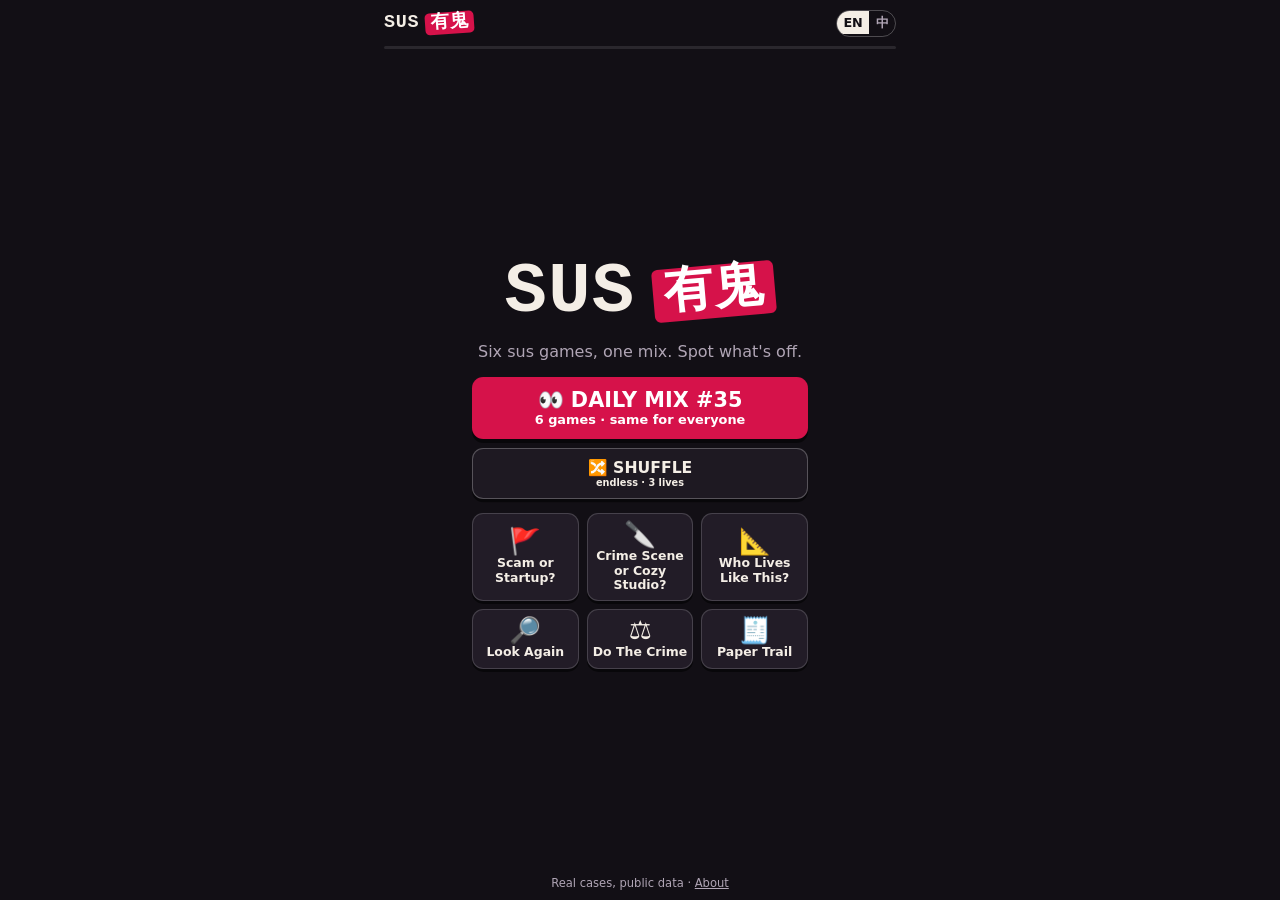
==== index.html @ 256f85ab "Sus 有鬼: hub with 6 games" ====
<!doctype html>
<html lang="en"><head>
<meta charset="utf-8"><meta name="viewport" content="width=device-width,initial-scale=1,viewport-fit=cover">
<title>Sus 有鬼 👀</title>
<meta name="description" content="Six sus little games in one. A new Daily Mix every midnight (Taipei). Scams, crime scenes, floor plans, FBI files, sentences and insurance cases.">
<meta name="theme-color" content="#120f15">
<link rel="icon" href="data:image/svg+xml,%3Csvg xmlns='http://www.w3.org/2000/svg' viewBox='0 0 32 32'%3E%3Crect width='32' height='32' rx='7' fill='%23ff3d6e'/%3E%3Cellipse cx='11' cy='15' rx='5' ry='4' fill='%23fff'/%3E%3Cellipse cx='21' cy='15' rx='5' ry='4' fill='%23fff'/%3E%3Ccircle cx='13' cy='15.5' r='2.2' fill='%23120f15'/%3E%3Ccircle cx='23' cy='15.5' r='2.2' fill='%23120f15'/%3E%3C/svg%3E">
<meta property="og:type" content="website"><meta property="og:url" content="https://liyun-li.github.io/sus/">
<meta property="og:title" content="Sus 有鬼 👀"><meta property="og:description" content="Six sus games, one Daily Mix. Can you spot what's off?">
<meta property="og:image" content="https://liyun-li.github.io/sus/og.png"><meta property="og:image:width" content="1200"><meta property="og:image:height" content="630"><meta property="og:image:alt" content="Sus 有鬼: six suspicious games in one.">
<meta name="twitter:card" content="summary_large_image"><meta name="twitter:image" content="https://liyun-li.github.io/sus/og.png">
<link rel="stylesheet" href="core/hub.css?v=2611022323">
</head><body>
<main class="app">
<header class="top">
 <h1 class="h1"><button class="logo" id="logo" type="button" aria-label="Sus 有鬼 home"><span>SUS</span><b>有鬼</b></button></h1>
 <span class="pill" id="hud" aria-live="polite"></span>
 <button class="lang" id="langBtn" type="button" aria-label="EN 中 · Language / 語言"><span id="lEn" lang="en">EN</span><span id="lZh" lang="zh-Hant">中</span></button>
</header>
<div class="bar" aria-hidden="true"><div id="prog"></div></div>

<section class="screen on" id="home" aria-labelledby="bigT">
 <h2 class="big" id="bigT"><span>SUS</span><b>有鬼</b></h2>
 <p class="sub" id="tag"></p>
 <div class="modes">
  <button class="cta" id="dailyBtn" type="button"></button>
  <button class="ghost" id="shuffleBtn" type="button"></button>
 </div>
 <div class="tiles" id="tiles" role="group" aria-labelledby="tilesL"></div>
 <p class="hsr" id="tilesL"></p>
 <p class="note" id="note"></p>
</section>

<section class="screen" id="play" aria-labelledby="rgame">
 <div class="rhead"><span id="rgame"></span><span class="tier" id="rtier"></span></div>
 <div class="stage" id="stage"></div>
 <button class="hnext" id="hnext" type="button" hidden></button>
 <p class="hsr" id="live" aria-live="polite"></p>
</section>

<section class="screen" id="end" aria-labelledby="score">
 <div class="score" id="score"></div>
 <div class="rank" id="rank"></div>
 <div class="grid" id="grid" aria-hidden="true"></div>
 <ul class="stats" id="stats"></ul>
 <div class="streak" id="streak"></div>
 <div class="row"><button class="cta" id="shareBtn" type="button"></button><button class="ghost" id="againBtn" type="button"></button></div>
 <div class="toast" id="toast" role="status"></div>
</section>
<p class="foot" id="foot"><span id="footT"></span> · <a href="about.html" id="aboutL"></a></p>
</main>
<script type="module" src="core/app.js?v=2611022323"></script>
</body></html>
---- core/hub.css ----
:root{--bg:#120f15;--bg2:#1e1922;--fg:#f4eee6;--muted:#b0a5b5;--accent:#d6124a;--accent2:#ffd23f;--card:#221c27;--radius:.7rem;--ok:#2fbf71;--bad:#ff4d4d;
--sans:system-ui,-apple-system,"Segoe UI",Roboto,"PingFang TC","Noto Sans TC","Noto Sans CJK TC","Microsoft JhengHei",sans-serif;
--mono:ui-monospace,"SF Mono",Menlo,Consolas,"Courier New","PingFang TC","Noto Sans TC","Noto Sans CJK TC",monospace}
*{box-sizing:border-box;margin:0;padding:0;-webkit-tap-highlight-color:transparent}
html,body{height:100%;overflow:hidden}
body{background:var(--bg);color:var(--fg);font-family:var(--sans);display:flex;justify-content:center}
[hidden]{display:none!important}
.hsr{position:absolute;width:1px;height:1px;overflow:hidden;clip:rect(0 0 0 0);white-space:nowrap}
button{font:inherit;cursor:pointer;color:inherit;touch-action:manipulation}
a{color:#9fd0ff}
:focus-visible{outline:3px solid var(--accent2);outline-offset:2px}
.app{width:100%;max-width:34rem;min-width:0;height:100vh;height:100dvh;display:flex;flex-direction:column;
 gap:clamp(.3rem,1.1dvh,.6rem);padding:calc(clamp(.3rem,1.1dvh,.75rem) + env(safe-area-inset-top)) calc(clamp(.45rem,3.2vw,1rem) + env(safe-area-inset-right)) calc(clamp(.3rem,1.1dvh,.75rem) + env(safe-area-inset-bottom)) calc(clamp(.45rem,3.2vw,1rem) + env(safe-area-inset-left))}
.app>.top{display:flex;align-items:center;gap:.4rem;min-width:0;flex:none}
.top .h1{flex:none;min-width:0;margin:0 auto 0 0;font:inherit;display:flex}
.top .logo{flex:none;font:900 clamp(.78rem,4vw,1.15rem)/1.1 var(--mono);letter-spacing:.04em;white-space:nowrap;background:none;border:0;color:var(--fg);display:flex;align-items:center;gap:.3em}
.top .logo b{color:#fff;background:var(--accent);padding:.05em .3em;border-radius:.25em;transform:rotate(-4deg);display:inline-block}
.top .pill{flex:0 1 auto;min-width:0;white-space:nowrap;overflow:hidden;text-overflow:ellipsis;font:800 clamp(.56rem,2.7vw,.85rem) var(--mono);border:1px solid #ffffff40;border-radius:999px;padding:.25em .5em}
.top .pill:empty{display:none}.top .pill.pop{animation:hpop .35s}
.top .lang{flex:none;display:flex;border:1px solid #ffffff40;border-radius:999px;background:none;overflow:hidden;font:800 clamp(.62rem,3vw,.8rem) var(--sans);color:var(--muted);padding:0}
.top .lang span{padding:.3em .5em}.top .lang span.on{background:var(--fg);color:var(--bg)}
.app>.bar{height:3px;background:#ffffff1a;border-radius:2px;overflow:hidden;flex:none}.app>.bar>div{height:100%;width:0;background:var(--accent);transition:width .3s}
.app>.screen{display:none;flex-direction:column;align-items:center;justify-content:center;text-align:center;gap:clamp(.3rem,1.6dvh,.9rem);flex:1 1 0;min-height:0;overflow:hidden}
.app>.screen.on{display:flex}
/* home */
#home .big{font:900 clamp(2rem,min(15vw,9dvh),4.4rem)/1 var(--mono);letter-spacing:.02em;display:flex;align-items:center;gap:.25em}
#home .big b{color:#fff;background:var(--accent);padding:.04em .22em;border-radius:.12em;transform:rotate(-5deg);font-size:.7em;display:inline-block}
#home .sub{color:var(--muted);font-size:clamp(.72rem,min(3.9vw,2.4dvh),1rem);max-width:24rem;line-height:1.35}
#home .modes{display:flex;flex-direction:column;gap:clamp(.3rem,1.2dvh,.55rem);width:min(100%,21rem);flex:none}
#home .cta,#end .cta{background:var(--accent);color:#fff;border:0;border-radius:var(--radius);font-weight:900;font-size:clamp(.92rem,min(5.2vw,3.2dvh),1.3rem);padding:clamp(.35rem,1.3dvh,.75rem) 1rem;box-shadow:0 .25rem 0 #0008;line-height:1.15}
#home .cta small,#home .ghost small,#end .cta small,#end .ghost small{display:block;font-weight:700;font-size:.62em}
#home .ghost,#end .ghost{background:var(--bg2);border:1px solid #ffffff40;border-radius:var(--radius);padding:clamp(.3rem,1.1dvh,.6rem) .9rem;font-weight:800;font-size:clamp(.78rem,min(4vw,2.6dvh),.98rem);line-height:1.15;box-shadow:0 .2rem 0 #0008}
#home .cta:active,#home .ghost:active,#end .cta:active,#end .ghost:active,#home .tile:active,#hnext:active{transform:translateY(2px) scale(.98);box-shadow:0 .08rem 0 #0008}
#home .tiles{display:grid;grid-template-columns:repeat(3,minmax(0,1fr));gap:clamp(.25rem,1dvh,.5rem);width:min(100%,21rem);flex:0 1 auto;min-height:0}
#home .tile{min-width:0;min-height:0;background:var(--card);border:1px solid #ffffff2a;border-radius:var(--radius);padding:clamp(.2rem,.9dvh,.5rem) .2rem;display:flex;flex-direction:column;align-items:center;justify-content:center;gap:.1em;box-shadow:0 .18rem 0 #0008;overflow:hidden}
#home .tile .ic{font-size:clamp(1rem,min(6vw,3.6dvh),1.6rem);line-height:1}
#home .tile .nm{font:800 clamp(.56rem,min(2.9vw,1.8dvh),.78rem)/1.15 var(--sans);overflow-wrap:anywhere;max-width:100%}
#home .tile[aria-disabled=true]{opacity:.38}
#home .links{display:flex;gap:.9rem;flex-wrap:wrap;justify-content:center;font-size:clamp(.6rem,min(3vw,1.9dvh),.8rem)}
#home .links a{color:var(--muted)}
#home .note{font-size:clamp(.58rem,min(2.9vw,1.8dvh),.76rem);color:var(--muted);max-width:26rem;line-height:1.3}#home .note:empty{display:none}
/* play */
#play{display:none;flex-direction:column;align-items:stretch;text-align:initial;gap:clamp(.25rem,.9dvh,.5rem);flex:1 1 0;min-height:0}
#play.on{display:flex}
#play>.rhead{flex:none;display:flex;align-items:center;justify-content:space-between;gap:.5rem;min-width:0;font:800 clamp(.58rem,min(3vw,1.9dvh),.8rem) var(--mono);color:var(--muted);letter-spacing:.06em}
#play>.rhead>span{min-width:0;overflow:hidden;text-overflow:ellipsis;white-space:nowrap}
#play .tier{flex:none;letter-spacing:0}
#play>.stage{flex:1 1 0;min-height:0;min-width:0;display:flex;flex-direction:column;overflow:hidden;position:relative}
#play>.stage>.mroot{flex:1 1 0;min-height:0;min-width:0;display:flex;flex-direction:column;overflow:hidden}
#hnext{flex:none;background:var(--fg);color:var(--bg);border:0;border-radius:var(--radius);font:900 clamp(.86rem,min(4.8vw,3dvh),1.15rem) var(--mono);padding:clamp(.35rem,1.2dvh,.65rem) 1rem;box-shadow:0 .2rem 0 #0008}
#play .hub-wait{flex:1;display:flex;flex-direction:column;align-items:center;justify-content:center;gap:.6rem;font:800 clamp(.8rem,3.6vw,1rem) var(--mono);color:var(--muted)}
#play .hub-spin{width:1.6rem;height:1.6rem;border-radius:50%;border:.22rem solid #ffffff22;border-top-color:var(--accent);animation:hspin .8s linear infinite}
/* end */
#end .score{font:900 clamp(2rem,min(13vw,8dvh),3.8rem)/1 var(--mono)}
#end .score small{font-size:.4em;color:var(--muted)}
#end .rank{font:900 clamp(.9rem,min(5vw,3dvh),1.3rem) var(--mono);color:var(--accent2)}
#end .grid{font-size:clamp(.9rem,min(5vw,3.2dvh),1.4rem);line-height:1.25;letter-spacing:.08em;white-space:pre;flex:none}
#end .stats{list-style:none;display:flex;flex-direction:column;gap:clamp(.12rem,.6dvh,.3rem);width:min(100%,22rem);flex:0 1 auto;min-height:0;overflow:hidden}
#end .stats li{background:var(--card);border-radius:.45rem;padding:clamp(.15rem,.6dvh,.35rem) .6rem;font:600 clamp(.64rem,min(3.4vw,2.1dvh),.88rem)/1.3 var(--sans);text-align:left;display:flex;gap:.5em;min-width:0}
#end .stats li b{flex:none}#end .stats li span{min-width:0;overflow-wrap:anywhere}
#end .streak{font:800 clamp(.66rem,min(3.4vw,2.1dvh),.88rem) var(--mono);color:var(--accent2)}#end .streak:empty{display:none}
#end .row{display:flex;gap:.5rem;width:min(100%,21rem);flex:none}#end .row>*{flex:1 1 0;min-width:0}
#end .toast{font:800 .8rem var(--mono);color:var(--ok);min-height:1em}#end .toast:empty{display:none}
.app>.foot{flex:none;text-align:center;font-size:clamp(.56rem,min(2.8vw,1.7dvh),.72rem);color:var(--muted)}
.app>.foot a{color:var(--muted)}
#play.on~.foot{display:none}
@keyframes hpop{50%{transform:scale(1.15)}}
@keyframes hspin{to{transform:rotate(1turn)}}
@media (prefers-reduced-motion:reduce){.app>.top *,#home *,#end *{animation:none!important;transition:none!important}}
@media (orientation:landscape) and (max-height:500px){
 #home{display:none;flex-direction:row;flex-wrap:wrap;align-content:center}#home.on{display:flex}
 #home #home .big{font-size:clamp(1.4rem,9dvh,2.6rem)}#home #home .sub{display:none}
 #home #home .tiles{grid-template-columns:repeat(6,minmax(0,1fr));width:min(100%,34rem)}
 #home #home .modes{flex-direction:row;width:min(100%,34rem)}#home .modes>*{flex:1 1 0;min-width:0}
 #end #end .stats{display:none}}
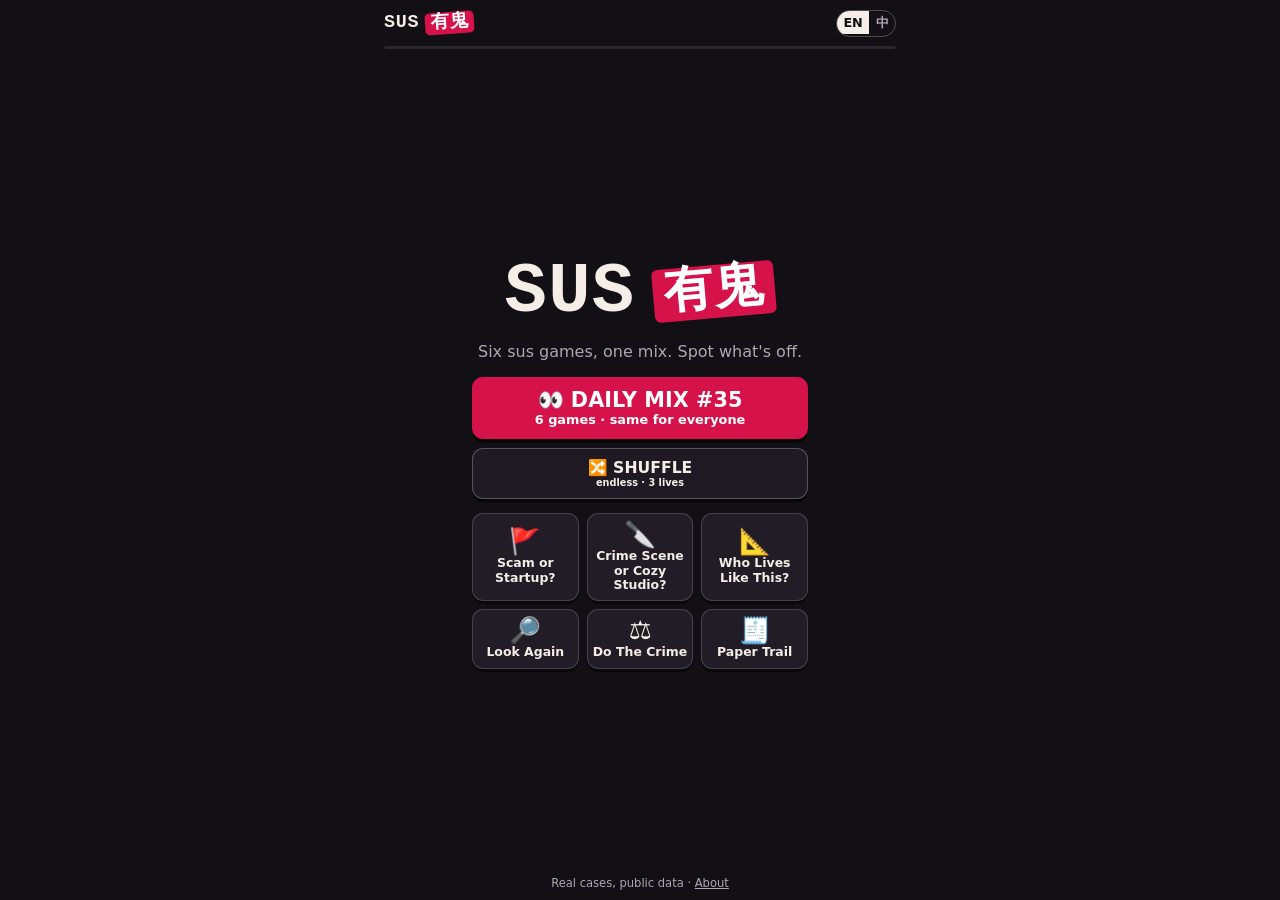
==== commit e75c0964: "a11y polish: crime card names match visible text (axe 0), plans source links 24px+ tap targets" ====
--- a/index.html
+++ b/index.html
@@ -9,7 +9,7 @@
 <meta property="og:title" content="Sus 有鬼 👀"><meta property="og:description" content="Six sus games, one Daily Mix. Can you spot what's off?">
 <meta property="og:image" content="https://liyun-li.github.io/sus/og.png"><meta property="og:image:width" content="1200"><meta property="og:image:height" content="630"><meta property="og:image:alt" content="Sus 有鬼: six suspicious games in one.">
 <meta name="twitter:card" content="summary_large_image"><meta name="twitter:image" content="https://liyun-li.github.io/sus/og.png">
-<link rel="stylesheet" href="core/hub.css?v=2611022323">
+<link rel="stylesheet" href="core/hub.css?v=2611030032">
 </head><body>
 <main class="app">
 <header class="top">
@@ -49,5 +49,5 @@
 </section>
 <p class="foot" id="foot"><span id="footT"></span> · <a href="about.html" id="aboutL"></a></p>
 </main>
-<script type="module" src="core/app.js?v=2611022323"></script>
+<script type="module" src="core/app.js?v=2611030032"></script>
 </body></html>
--- a/core/hub.css
+++ b/core/hub.css
@@ -1,4 +1,4 @@
-:root{--bg:#120f15;--bg2:#1e1922;--fg:#f4eee6;--muted:#b0a5b5;--accent:#d6124a;--accent2:#ffd23f;--card:#221c27;--radius:.7rem;--ok:#2fbf71;--bad:#ff4d4d;
+:root{--bg:#120f15;--bg2:#1e1922;--fg:#f4eee6;--muted:#b0a5b5;--accent:#ff4d78;--hot:#d6124a;--accent2:#ffd23f;--card:#221c27;--radius:.7rem;--ok:#2fbf71;--bad:#ff4d4d;
 --sans:system-ui,-apple-system,"Segoe UI",Roboto,"PingFang TC","Noto Sans TC","Noto Sans CJK TC","Microsoft JhengHei",sans-serif;
 --mono:ui-monospace,"SF Mono",Menlo,Consolas,"Courier New","PingFang TC","Noto Sans TC","Noto Sans CJK TC",monospace}
 *{box-sizing:border-box;margin:0;padding:0;-webkit-tap-highlight-color:transparent}
@@ -14,7 +14,7 @@
 .app>.top{display:flex;align-items:center;gap:.4rem;min-width:0;flex:none}
 .top .h1{flex:none;min-width:0;margin:0 auto 0 0;font:inherit;display:flex}
 .top .logo{flex:none;font:900 clamp(.78rem,4vw,1.15rem)/1.1 var(--mono);letter-spacing:.04em;white-space:nowrap;background:none;border:0;color:var(--fg);display:flex;align-items:center;gap:.3em}
-.top .logo b{color:#fff;background:var(--accent);padding:.05em .3em;border-radius:.25em;transform:rotate(-4deg);display:inline-block}
+.top .logo b{color:#fff;background:var(--hot);padding:.05em .3em;border-radius:.25em;transform:rotate(-4deg);display:inline-block}
 .top .pill{flex:0 1 auto;min-width:0;white-space:nowrap;overflow:hidden;text-overflow:ellipsis;font:800 clamp(.56rem,2.7vw,.85rem) var(--mono);border:1px solid #ffffff40;border-radius:999px;padding:.25em .5em}
 .top .pill:empty{display:none}.top .pill.pop{animation:hpop .35s}
 .top .lang{flex:none;display:flex;border:1px solid #ffffff40;border-radius:999px;background:none;overflow:hidden;font:800 clamp(.62rem,3vw,.8rem) var(--sans);color:var(--muted);padding:0}
@@ -24,10 +24,10 @@
 .app>.screen.on{display:flex}
 /* home */
 #home .big{font:900 clamp(2rem,min(15vw,9dvh),4.4rem)/1 var(--mono);letter-spacing:.02em;display:flex;align-items:center;gap:.25em}
-#home .big b{color:#fff;background:var(--accent);padding:.04em .22em;border-radius:.12em;transform:rotate(-5deg);font-size:.7em;display:inline-block}
+#home .big b{color:#fff;background:var(--hot);padding:.04em .22em;border-radius:.12em;transform:rotate(-5deg);font-size:.7em;display:inline-block}
 #home .sub{color:var(--muted);font-size:clamp(.72rem,min(3.9vw,2.4dvh),1rem);max-width:24rem;line-height:1.35}
 #home .modes{display:flex;flex-direction:column;gap:clamp(.3rem,1.2dvh,.55rem);width:min(100%,21rem);flex:none}
-#home .cta,#end .cta{background:var(--accent);color:#fff;border:0;border-radius:var(--radius);font-weight:900;font-size:clamp(.92rem,min(5.2vw,3.2dvh),1.3rem);padding:clamp(.35rem,1.3dvh,.75rem) 1rem;box-shadow:0 .25rem 0 #0008;line-height:1.15}
+#home .cta,#end .cta{background:var(--hot);color:#fff;border:0;border-radius:var(--radius);font-weight:900;font-size:clamp(.92rem,min(5.2vw,3.2dvh),1.3rem);padding:clamp(.35rem,1.3dvh,.75rem) 1rem;box-shadow:0 .25rem 0 #0008;line-height:1.15}
 #home .cta small,#home .ghost small,#end .cta small,#end .ghost small{display:block;font-weight:700;font-size:.62em}
 #home .ghost,#end .ghost{background:var(--bg2);border:1px solid #ffffff40;border-radius:var(--radius);padding:clamp(.3rem,1.1dvh,.6rem) .9rem;font-weight:800;font-size:clamp(.78rem,min(4vw,2.6dvh),.98rem);line-height:1.15;box-shadow:0 .2rem 0 #0008}
 #home .cta:active,#home .ghost:active,#end .cta:active,#end .ghost:active,#home .tile:active,#hnext:active{transform:translateY(2px) scale(.98);box-shadow:0 .08rem 0 #0008}
@@ -73,3 +73,5 @@
  #home #home .tiles{grid-template-columns:repeat(6,minmax(0,1fr));width:min(100%,34rem)}
  #home #home .modes{flex-direction:row;width:min(100%,34rem)}#home .modes>*{flex:1 1 0;min-width:0}
  #end #end .stats{display:none}}
+/* glue (see NOTES.md): bold the big verdict buttons so their module colours pass WCAG large-text contrast */
+#stage .m-sos .g,#stage .m-cozy .g{font-weight:800}
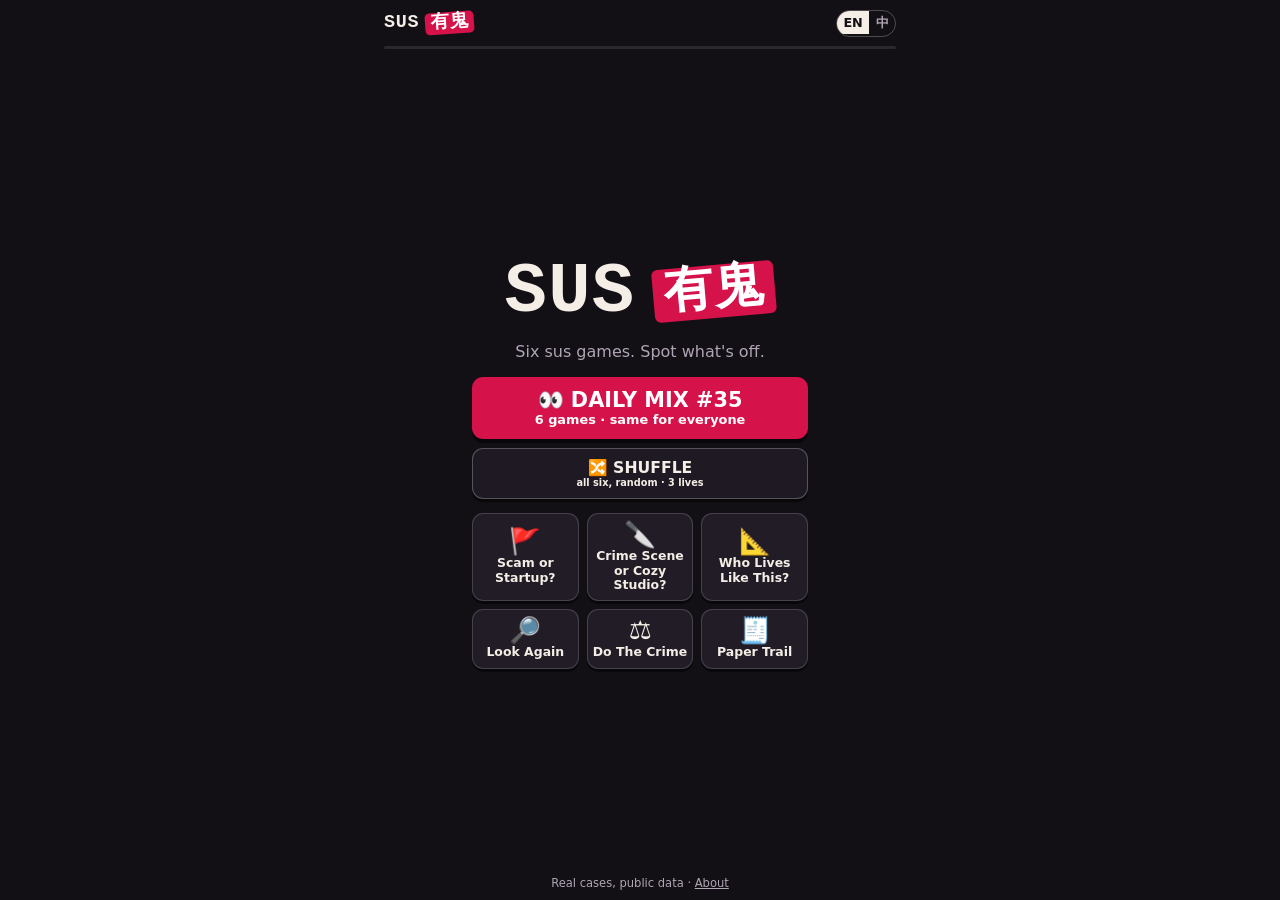
==== commit ba2baba7: "Gameplay+wording pass: intro hook, per-round recap, life-loss feedback, clearer stamps/prompts, natu" ====
--- a/index.html
+++ b/index.html
@@ -9,7 +9,7 @@
 <meta property="og:title" content="Sus 有鬼 👀"><meta property="og:description" content="Six sus games, one Daily Mix. Can you spot what's off?">
 <meta property="og:image" content="https://liyun-li.github.io/sus/og.png"><meta property="og:image:width" content="1200"><meta property="og:image:height" content="630"><meta property="og:image:alt" content="Sus 有鬼: six suspicious games in one.">
 <meta name="twitter:card" content="summary_large_image"><meta name="twitter:image" content="https://liyun-li.github.io/sus/og.png">
-<link rel="stylesheet" href="core/hub.css?v=2611030032">
+<link rel="stylesheet" href="core/hub.css?v=2611040029">
 </head><body>
 <main class="app">
 <header class="top">
@@ -32,10 +32,11 @@
 </section>
 
 <section class="screen" id="play" aria-labelledby="rgame">
- <div class="rhead"><span id="rgame"></span><span class="tier" id="rtier"></span></div>
+ <div class="rhead"><span id="rgame"></span><button class="qhelp" id="helpBtn" type="button" hidden>?</button></div>
  <div class="stage" id="stage"></div>
  <button class="hnext" id="hnext" type="button" hidden></button>
  <p class="hsr" id="live" aria-live="polite"></p>
+ <div class="intro" id="intro" role="dialog" aria-modal="true" aria-labelledby="introT" hidden><div class="ibox"><h2 id="introT"></h2><ol id="introS"></ol><div class="iex" id="introX"></div><button class="cta" id="introOk" type="button"></button></div></div>
 </section>
 
 <section class="screen" id="end" aria-labelledby="score">
@@ -45,9 +46,10 @@
  <ul class="stats" id="stats"></ul>
  <div class="streak" id="streak"></div>
  <div class="row"><button class="cta" id="shareBtn" type="button"></button><button class="ghost" id="againBtn" type="button"></button></div>
+ <button class="homeL" id="homeBtn" type="button"></button>
  <div class="toast" id="toast" role="status"></div>
 </section>
 <p class="foot" id="foot"><span id="footT"></span> · <a href="about.html" id="aboutL"></a></p>
 </main>
-<script type="module" src="core/app.js?v=2611030032"></script>
+<script type="module" src="core/app.js?v=2611040029"></script>
 </body></html>
--- a/core/hub.css
+++ b/core/hub.css
@@ -16,7 +16,7 @@
 .top .logo{flex:none;font:900 clamp(.78rem,4vw,1.15rem)/1.1 var(--mono);letter-spacing:.04em;white-space:nowrap;background:none;border:0;color:var(--fg);display:flex;align-items:center;gap:.3em}
 .top .logo b{color:#fff;background:var(--hot);padding:.05em .3em;border-radius:.25em;transform:rotate(-4deg);display:inline-block}
 .top .pill{flex:0 1 auto;min-width:0;white-space:nowrap;overflow:hidden;text-overflow:ellipsis;font:800 clamp(.56rem,2.7vw,.85rem) var(--mono);border:1px solid #ffffff40;border-radius:999px;padding:.25em .5em}
-.top .pill:empty{display:none}.top .pill.pop{animation:hpop .35s}
+.top .pill:empty{display:none}.top .pill.pop{animation:hpop .35s}.top .pill.hurt{animation:hhurt .6s}
 .top .lang{flex:none;display:flex;border:1px solid #ffffff40;border-radius:999px;background:none;overflow:hidden;font:800 clamp(.62rem,3vw,.8rem) var(--sans);color:var(--muted);padding:0}
 .top .lang span{padding:.3em .5em}.top .lang span.on{background:var(--fg);color:var(--bg)}
 .app>.bar{height:3px;background:#ffffff1a;border-radius:2px;overflow:hidden;flex:none}.app>.bar>div{height:100%;width:0;background:var(--accent);transition:width .3s}
@@ -44,7 +44,16 @@
 #play.on{display:flex}
 #play>.rhead{flex:none;display:flex;align-items:center;justify-content:space-between;gap:.5rem;min-width:0;font:800 clamp(.58rem,min(3vw,1.9dvh),.8rem) var(--mono);color:var(--muted);letter-spacing:.06em}
 #play>.rhead>span{min-width:0;overflow:hidden;text-overflow:ellipsis;white-space:nowrap}
-#play .tier{flex:none;letter-spacing:0}
+#play .qhelp{flex:none;width:1.9em;height:1.9em;border-radius:50%;border:1px solid #ffffff55;background:var(--bg2);color:var(--fg);font:900 1em/1 var(--sans);display:grid;place-items:center;padding:0}
+#play{position:relative}
+#play>.intro{position:absolute;inset:0;z-index:20;display:flex;align-items:center;justify-content:center;background:#120f15e6;padding:clamp(.4rem,3vw,1rem)}
+#play .ibox{width:min(100%,24rem);max-height:100%;min-height:0;overflow:hidden;display:flex;flex-direction:column;gap:clamp(.4rem,1.6dvh,.8rem);background:var(--card);border:1px solid #ffffff2a;border-radius:var(--radius);padding:clamp(.6rem,2.4dvh,1.2rem) clamp(.7rem,4vw,1.2rem);box-shadow:0 .4rem 0 #0008;animation:hpop .3s}
+#play .ibox h2{font:900 clamp(1rem,min(5.6vw,3.4dvh),1.4rem)/1.15 var(--sans);text-align:center}
+#play .ibox ol{list-style:none;counter-reset:s;display:flex;flex-direction:column;gap:clamp(.25rem,1.2dvh,.55rem);min-height:0}
+#play .ibox li{counter-increment:s;display:flex;gap:.6em;align-items:baseline;font:600 clamp(.8rem,min(4.3vw,2.6dvh),1.05rem)/1.35 var(--sans)}
+#play .ibox li::before{content:counter(s);flex:none;font:900 .8em var(--mono);background:var(--accent2);color:#000;border-radius:999px;min-width:1.6em;text-align:center;padding:.1em .3em}
+#play .iex{flex:0 1 auto;min-height:0;overflow:hidden;border-radius:.5rem;background:var(--bg2);padding:.5rem;font-size:clamp(.72rem,min(3.8vw,2.3dvh),.95rem)}
+#play .ibox .cta{background:var(--hot);color:#fff;border:0;border-radius:var(--radius);font:900 clamp(.92rem,min(5vw,3dvh),1.2rem) var(--sans);padding:clamp(.4rem,1.4dvh,.7rem) 1rem;box-shadow:0 .25rem 0 #0008;flex:none}
 #play>.stage{flex:1 1 0;min-height:0;min-width:0;display:flex;flex-direction:column;overflow:hidden;position:relative}
 #play>.stage>.mroot{flex:1 1 0;min-height:0;min-width:0;display:flex;flex-direction:column;overflow:hidden}
 #hnext{flex:none;background:var(--fg);color:var(--bg);border:0;border-radius:var(--radius);font:900 clamp(.86rem,min(4.8vw,3dvh),1.15rem) var(--mono);padding:clamp(.35rem,1.2dvh,.65rem) 1rem;box-shadow:0 .2rem 0 #0008}
@@ -57,7 +66,8 @@
 #end .grid{font-size:clamp(.9rem,min(5vw,3.2dvh),1.4rem);line-height:1.25;letter-spacing:.08em;white-space:pre;flex:none}
 #end .stats{list-style:none;display:flex;flex-direction:column;gap:clamp(.12rem,.6dvh,.3rem);width:min(100%,22rem);flex:0 1 auto;min-height:0;overflow:hidden}
 #end .stats li{background:var(--card);border-radius:.45rem;padding:clamp(.15rem,.6dvh,.35rem) .6rem;font:600 clamp(.64rem,min(3.4vw,2.1dvh),.88rem)/1.3 var(--sans);text-align:left;display:flex;gap:.5em;min-width:0}
-#end .stats li b{flex:none}#end .stats li span{min-width:0;overflow-wrap:anywhere}
+#end .stats li b{flex:none}#end .stats li span{min-width:0;flex:1 1 auto;overflow:hidden;text-overflow:ellipsis;white-space:nowrap}#end .stats li i{flex:none;align-self:center;font:800 .9em var(--mono);font-style:normal;color:var(--muted)}
+#end .homeL{background:none;border:0;color:var(--muted);font:700 clamp(.66rem,min(3.4vw,2.1dvh),.88rem) var(--sans);text-decoration:underline;padding:.3em .8em;flex:none}
 #end .streak{font:800 clamp(.66rem,min(3.4vw,2.1dvh),.88rem) var(--mono);color:var(--accent2)}#end .streak:empty{display:none}
 #end .row{display:flex;gap:.5rem;width:min(100%,21rem);flex:none}#end .row>*{flex:1 1 0;min-width:0}
 #end .toast{font:800 .8rem var(--mono);color:var(--ok);min-height:1em}#end .toast:empty{display:none}
@@ -65,13 +75,11 @@
 .app>.foot a{color:var(--muted)}
 #play.on~.foot{display:none}
 @keyframes hpop{50%{transform:scale(1.15)}}
+@keyframes hhurt{0%,100%{transform:none}20%{transform:translateX(-4px);border-color:var(--bad);color:var(--bad)}40%{transform:translateX(4px)}60%{transform:translateX(-3px);border-color:var(--bad)}}
 @keyframes hspin{to{transform:rotate(1turn)}}
 @media (prefers-reduced-motion:reduce){.app>.top *,#home *,#end *{animation:none!important;transition:none!important}}
 @media (orientation:landscape) and (max-height:500px){
- #home{display:none;flex-direction:row;flex-wrap:wrap;align-content:center}#home.on{display:flex}
- #home #home .big{font-size:clamp(1.4rem,9dvh,2.6rem)}#home #home .sub{display:none}
- #home #home .tiles{grid-template-columns:repeat(6,minmax(0,1fr));width:min(100%,34rem)}
- #home #home .modes{flex-direction:row;width:min(100%,34rem)}#home .modes>*{flex:1 1 0;min-width:0}
- #end #end .stats{display:none}}
+ #home{flex-direction:row;flex-wrap:wrap;align-content:center}
+ #end .rank,#end .streak{display:none}}
 /* glue (see NOTES.md): bold the big verdict buttons so their module colours pass WCAG large-text contrast */
 #stage .m-sos .g,#stage .m-cozy .g{font-weight:800}
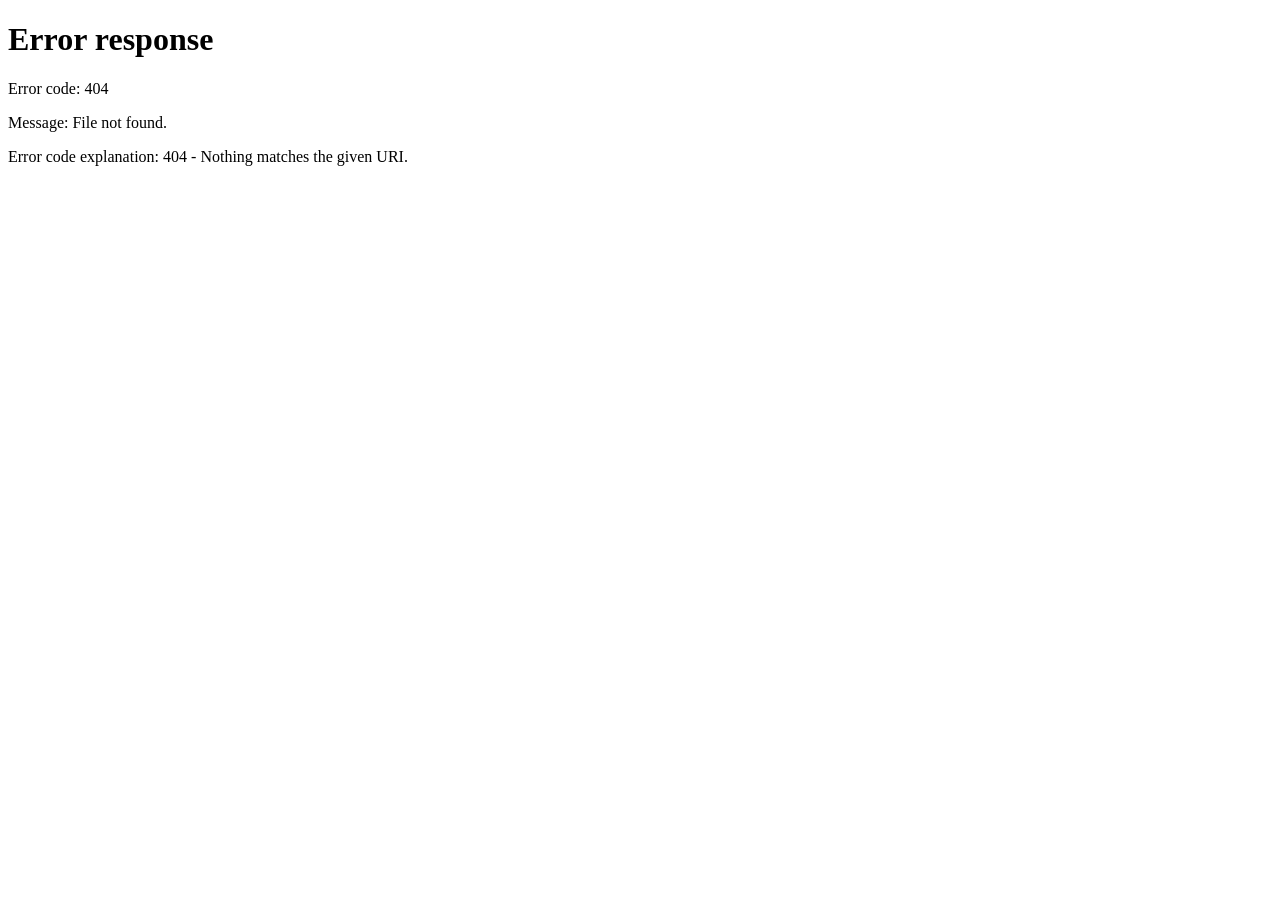
==== commit 7b1f42b2: "Redirect to /tell/ (renamed TELL. / 破綻); keeps query + hash" ====
--- a/index.html
+++ b/index.html
@@ -1,55 +1,10 @@
 <!doctype html>
-<html lang="en"><head>
-<meta charset="utf-8"><meta name="viewport" content="width=device-width,initial-scale=1,viewport-fit=cover">
-<title>Sus 有鬼 👀</title>
-<meta name="description" content="Six sus little games in one. A new Daily Mix every midnight (Taipei). Scams, crime scenes, floor plans, FBI files, sentences and insurance cases.">
-<meta name="theme-color" content="#120f15">
-<link rel="icon" href="data:image/svg+xml,%3Csvg xmlns='http://www.w3.org/2000/svg' viewBox='0 0 32 32'%3E%3Crect width='32' height='32' rx='7' fill='%23ff3d6e'/%3E%3Cellipse cx='11' cy='15' rx='5' ry='4' fill='%23fff'/%3E%3Cellipse cx='21' cy='15' rx='5' ry='4' fill='%23fff'/%3E%3Ccircle cx='13' cy='15.5' r='2.2' fill='%23120f15'/%3E%3Ccircle cx='23' cy='15.5' r='2.2' fill='%23120f15'/%3E%3C/svg%3E">
-<meta property="og:type" content="website"><meta property="og:url" content="https://liyun-li.github.io/sus/">
-<meta property="og:title" content="Sus 有鬼 👀"><meta property="og:description" content="Six sus games, one Daily Mix. Can you spot what's off?">
-<meta property="og:image" content="https://liyun-li.github.io/sus/og.png"><meta property="og:image:width" content="1200"><meta property="og:image:height" content="630"><meta property="og:image:alt" content="Sus 有鬼: six suspicious games in one.">
-<meta name="twitter:card" content="summary_large_image"><meta name="twitter:image" content="https://liyun-li.github.io/sus/og.png">
-<link rel="stylesheet" href="core/hub.css?v=2611040029">
-</head><body>
-<main class="app">
-<header class="top">
- <h1 class="h1"><button class="logo" id="logo" type="button" aria-label="Sus 有鬼 home"><span>SUS</span><b>有鬼</b></button></h1>
- <span class="pill" id="hud" aria-live="polite"></span>
- <button class="lang" id="langBtn" type="button" aria-label="EN 中 · Language / 語言"><span id="lEn" lang="en">EN</span><span id="lZh" lang="zh-Hant">中</span></button>
-</header>
-<div class="bar" aria-hidden="true"><div id="prog"></div></div>
-
-<section class="screen on" id="home" aria-labelledby="bigT">
- <h2 class="big" id="bigT"><span>SUS</span><b>有鬼</b></h2>
- <p class="sub" id="tag"></p>
- <div class="modes">
-  <button class="cta" id="dailyBtn" type="button"></button>
-  <button class="ghost" id="shuffleBtn" type="button"></button>
- </div>
- <div class="tiles" id="tiles" role="group" aria-labelledby="tilesL"></div>
- <p class="hsr" id="tilesL"></p>
- <p class="note" id="note"></p>
-</section>
-
-<section class="screen" id="play" aria-labelledby="rgame">
- <div class="rhead"><span id="rgame"></span><button class="qhelp" id="helpBtn" type="button" hidden>?</button></div>
- <div class="stage" id="stage"></div>
- <button class="hnext" id="hnext" type="button" hidden></button>
- <p class="hsr" id="live" aria-live="polite"></p>
- <div class="intro" id="intro" role="dialog" aria-modal="true" aria-labelledby="introT" hidden><div class="ibox"><h2 id="introT"></h2><ol id="introS"></ol><div class="iex" id="introX"></div><button class="cta" id="introOk" type="button"></button></div></div>
-</section>
-
-<section class="screen" id="end" aria-labelledby="score">
- <div class="score" id="score"></div>
- <div class="rank" id="rank"></div>
- <div class="grid" id="grid" aria-hidden="true"></div>
- <ul class="stats" id="stats"></ul>
- <div class="streak" id="streak"></div>
- <div class="row"><button class="cta" id="shareBtn" type="button"></button><button class="ghost" id="againBtn" type="button"></button></div>
- <button class="homeL" id="homeBtn" type="button"></button>
- <div class="toast" id="toast" role="status"></div>
-</section>
-<p class="foot" id="foot"><span id="footT"></span> · <a href="about.html" id="aboutL"></a></p>
-</main>
-<script type="module" src="core/app.js?v=2611040029"></script>
-</body></html>
+<html lang="en"><head><meta charset="utf-8">
+<title>TELL. 破綻 · moved</title>
+<link rel="canonical" href="https://liyun-li.github.io/tell/">
+<meta name="robots" content="noindex">
+<meta name="viewport" content="width=device-width,initial-scale=1">
+<script>(function(){var l=location,p=l.pathname.replace(/^\/sus(\/|$)/,'/tell/');if(p.indexOf('/tell/')!==0)p='/tell/';l.replace(p+l.search+l.hash)})()</script>
+<meta http-equiv="refresh" content="0; url=https://liyun-li.github.io/tell/">
+<style>body{background:#120f15;color:#f4eee6;font:1rem system-ui,sans-serif;display:grid;place-items:center;min-height:100dvh;margin:0;text-align:center}a{color:#9fd0ff}</style>
+</head><body><p>Sus is now <a href="https://liyun-li.github.io/tell/">TELL. / 破綻</a> →</p></body></html>
